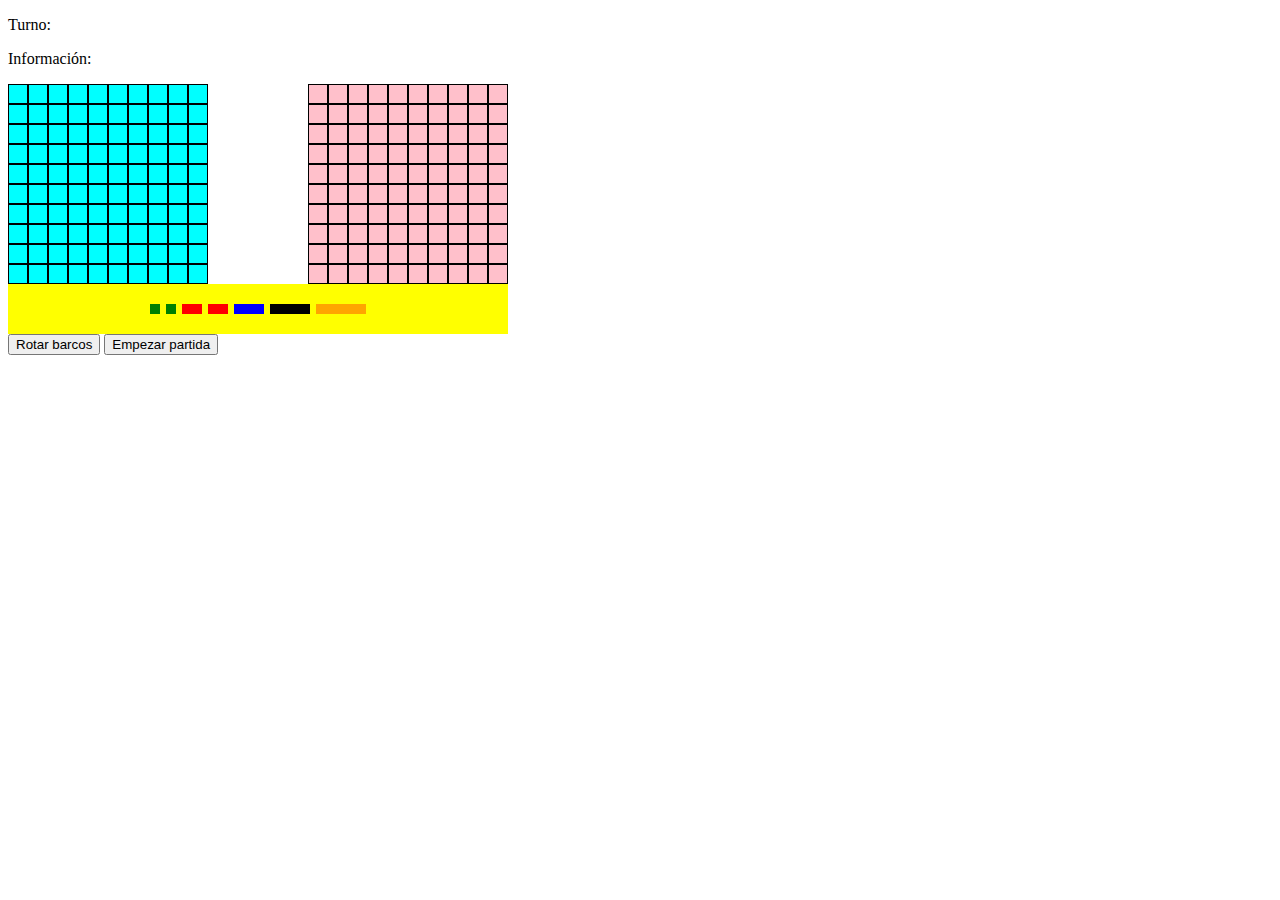
==== index.html @ cff3a997 "Nuevo projecto empezado" ====
<!DOCTYPE html>
<html lang="en">
  <head>
    <meta charset="UTF-8" />
    <meta http-equiv="X-UA-Compatible" content="IE=edge" />
    <meta name="viewport" content="width=device-width, initial-scale=1.0" />
    <title>Hundir la flota</title>
    <link rel="stylesheet" href="styles.css" />
  </head>
  <body>
    <div id="container">
      <div id="game-info">
        <p>Turno: <span id="turn-display"></span></p>
        <p>Información: <span id="info"></span></p>
      </div>
      <div id="contenedor-tableros"></div>

      <div class="contenedor-barcos">
        <div class="submarine-preview submarine" draggable="true"></div>
        <div class="submarine-preview submarine" draggable="true"></div>
        <div class="destroyer-preview destroyer" draggable="true"></div>
        <div class="destroyer-preview destroyer" draggable="true"></div>
        <div class="cruiser-preview cruiser" draggable="true"></div>
        <div class="battleship-preview battleship" draggable="true"></div>
        <div class="carrier-preview carrier" draggable="true"></div>
      </div>

      <button id="rotar-btn">Rotar barcos</button>
      <button id="start-btn">Empezar partida</button>
    </div>

    <script src="app.js"></script>
  </body>
</html>
---- styles.css ----
.celda {
    width:20px;
    height:20px;
    border: 1px solid black;
    box-sizing: border-box;
}

#contenedor-tableros{
    width: 500px;
    display:flex;
    justify-content: space-between;
}

.tablero{
    width: 200px;
    height: 200px;
    display: flex;
    flex-wrap: wrap;
}

.contenedor-barcos {
    width: 500px;
    height: 50px;
    background-color: yellow;
    display: flex;
    align-items: center;
    justify-content: center;
}


.submarine {
    background-color: green;
}

.submarine-preview {
    width: 10px;
    height: 10px;
    margin: 3px;
}

.destroyer{
    background-color: red;
}

.destroyer-preview {
    width: 20px;
    height: 10px;
    margin: 3px;
}

.cruiser {
    background-color: blue;
}
.cruiser-preview {
    width: 30px;
    height: 10px;
    margin: 3px;
}


.battleship {
    background-color: black;
}

.battleship-preview {
    width: 40px;
    height: 10px;
    margin: 3px;
}

.carrier {
    background-color: orange;
}

.carrier-preview {
    width: 50px;
    height: 10px;
    margin: 3px;
}
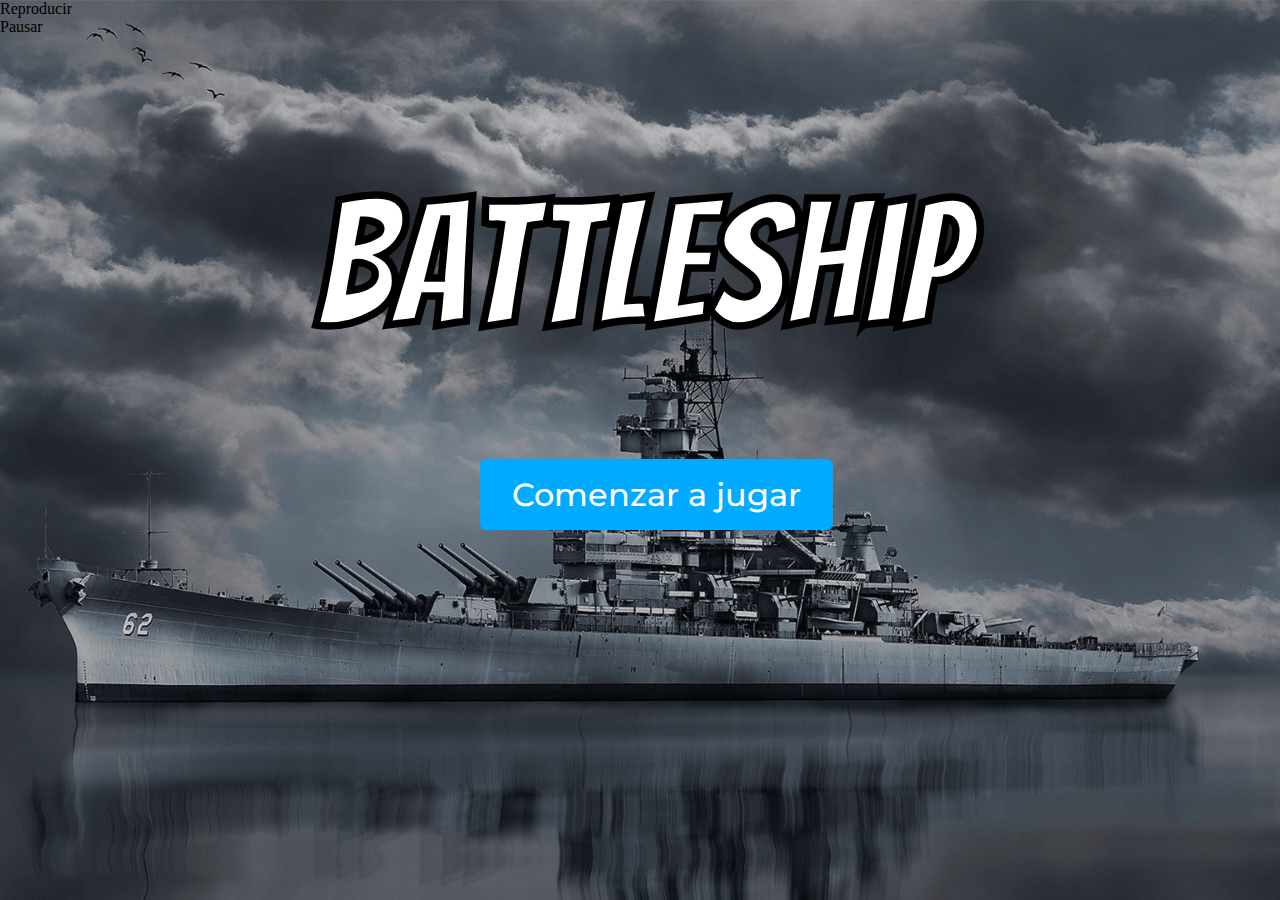
==== commit 9d6f3d70: "pagina inicial hecha" ====
--- a/index.html
+++ b/index.html
@@ -1,34 +1,28 @@
 <!DOCTYPE html>
-<html lang="en">
+<html lang="en" dir="ltr">
   <head>
-    <meta charset="UTF-8" />
-    <meta http-equiv="X-UA-Compatible" content="IE=edge" />
-    <meta name="viewport" content="width=device-width, initial-scale=1.0" />
-    <title>Hundir la flota</title>
+    <meta charset="utf-8" />
+    <title>Battle Ships</title>
     <link rel="stylesheet" href="styles.css" />
+    <link
+      href="https://fonts.googleapis.com/css2?family=Bangers&family=Montserrat&display=swap"
+      rel="stylesheet"
+    />
   </head>
-  <body>
-    <div id="container">
-      <div id="game-info">
-        <p>Turno: <span id="turn-display"></span></p>
-        <p>Información: <span id="info"></span></p>
-      </div>
-      <div id="contenedor-tableros"></div>
-
-      <div class="contenedor-barcos">
-        <div class="submarine-preview submarine" draggable="true"></div>
-        <div class="submarine-preview submarine" draggable="true"></div>
-        <div class="destroyer-preview destroyer" draggable="true"></div>
-        <div class="destroyer-preview destroyer" draggable="true"></div>
-        <div class="cruiser-preview cruiser" draggable="true"></div>
-        <div class="battleship-preview battleship" draggable="true"></div>
-        <div class="carrier-preview carrier" draggable="true"></div>
-      </div>
-
-      <button id="rotar-btn">Rotar barcos</button>
-      <button id="start-btn">Empezar partida</button>
+  <body class="battleship-index">
+    <audio id="theme" src="assets/theme.mp3" controls style="display: none;"></audio>
+    <div onclick="document.getElementById('theme').play()">
+      Reproducir
+    </div>
+    <div onclick="document.getElementById('theme').pause()">
+      Pausar
     </div>
 
-    <script src="app.js"></script>
+    <div class="splash-container">
+      <h1 class="splash-title">battleship</h1>
+      <div>
+        <a href="battleship.html" class="btn splash-btn">Comenzar a jugar</a>
+      </div>
+    </div>
   </body>
 </html>
--- a/styles.css
+++ b/styles.css
@@ -1,79 +1,130 @@
-.celda {
-    width:20px;
-    height:20px;
-    border: 1px solid black;
-    box-sizing: border-box;
+body {
+  margin: 0;
+  overflow-x: hidden;
 }
 
-#contenedor-tableros{
-    width: 500px;
-    display:flex;
-    justify-content: space-between;
+.battleship-index {
+  background-image: linear-gradient(rgba(4, 9, 30, 0.1), rgba(4, 9, 30, 0.1)),
+    url("assets/battleship.png");
+  background-position: center;
+  background-size: cover;
+  background-attachment: fixed;
 }
 
-.tablero{
-    width: 200px;
-    height: 200px;
-    display: flex;
-    flex-wrap: wrap;
+.btn {
+  font-family: "Montserrat", sans-serif;
+}
+
+.splash-container {
+  display: flex;
+  flex-direction: column;
+  justify-content: center;
+  align-items: center;
+  height: 55vh;
+}
+
+.splash-title {
+  font-family: "Bangers";
+  font-size: 11rem;
+  color: white;
+  -webkit-text-stroke: 2px black;
+}
+
+.btn {
+  background-color: #00aaff;
+  padding: 0.5em 1em;
+  text-decoration: none;
+  cursor: pointer;
+  border-radius: 0.2em;
+  color: white;
+}
+
+.btn:hover {
+  background-color: #13558e;
+}
+
+.splash-btn {
+  font-size: 2rem;
+  margin-left: 2rem;
+  font-weight: 500;
+}
+
+/*  */
+
+.celda {
+  width: 20px;
+  height: 20px;
+  border: 1px solid black;
+  box-sizing: border-box;
+}
+
+#contenedor-tableros {
+  width: 500px;
+  display: flex;
+  justify-content: space-between;
+}
+
+.tablero {
+  width: 200px;
+  height: 200px;
+  display: flex;
+  flex-wrap: wrap;
 }
 
 .contenedor-barcos {
-    width: 500px;
-    height: 50px;
-    background-color: yellow;
-    display: flex;
-    align-items: center;
-    justify-content: center;
+  width: 500px;
+  height: 50px;
+  background-color: yellow;
+  display: flex;
+  align-items: center;
+  justify-content: center;
 }
 
-
 .submarine {
-    background-color: green;
+  background-color: green;
 }
 
 .submarine-preview {
-    width: 10px;
-    height: 10px;
-    margin: 3px;
+  width: 10px;
+  height: 10px;
+  margin: 3px;
 }
 
-.destroyer{
-    background-color: red;
+.destroyer {
+  background-color: red;
 }
 
 .destroyer-preview {
-    width: 20px;
-    height: 10px;
-    margin: 3px;
+  width: 20px;
+  height: 10px;
+  margin: 3px;
 }
 
 .cruiser {
-    background-color: blue;
+  background-color: blue;
 }
 .cruiser-preview {
-    width: 30px;
-    height: 10px;
-    margin: 3px;
+  width: 30px;
+  height: 10px;
+  margin: 3px;
 }
 
-
 .battleship {
-    background-color: black;
+  background-color: black;
 }
 
 .battleship-preview {
-    width: 40px;
-    height: 10px;
-    margin: 3px;
+  width: 40px;
+  height: 10px;
+  margin: 3px;
 }
 
 .carrier {
-    background-color: orange;
+  background-color: orange;
 }
 
 .carrier-preview {
-    width: 50px;
-    height: 10px;
-    margin: 3px;
-}+  width: 50px;
+  height: 10px;
+  margin: 3px;
+}
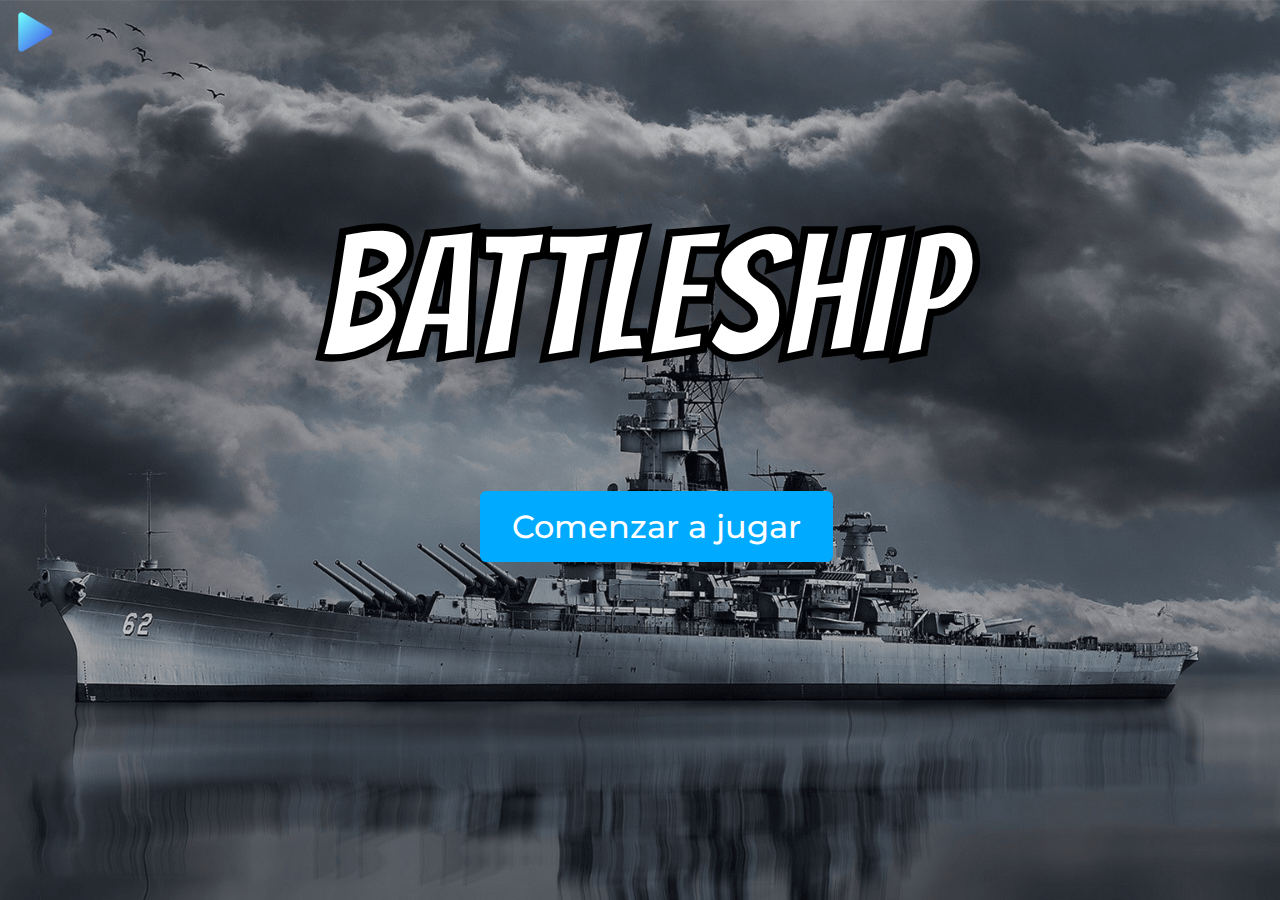
==== commit c1115b3e: "pantalla inicial + API audio hechas" ====
--- a/index.html
+++ b/index.html
@@ -2,27 +2,50 @@
 <html lang="en" dir="ltr">
   <head>
     <meta charset="utf-8" />
-    <title>Battle Ships</title>
+    <title>Battleship Game</title>
     <link rel="stylesheet" href="styles.css" />
-    <link
-      href="https://fonts.googleapis.com/css2?family=Bangers&family=Montserrat&display=swap"
-      rel="stylesheet"
-    />
+    <link href="https://fonts.googleapis.com/css2?family=Bangers&family=Montserrat&display=swap" rel="stylesheet" />
+    <script>
+      window.onload = function () {
+        // Variables de control
+        let estadoAudio = false;
+        let audioButton = document.getElementById("audioButton");
+        let audioImage = document.getElementById("audioImage");
+        let audio = document.getElementById("audio");
+
+        function controladorAudio() {
+          if (estadoAudio) {
+            // Cambiamos la imagen y pausamos el audio
+            audioImage.src = "assets/play.png";
+            audio.pause();
+            estadoAudio = false;
+          } else {
+            // Cambiamos la imagen y reanudamos el audio
+            audioImage.src = "assets/pause.png";
+            audio.play();
+            estadoAudio = true;
+          }
+        }
+        
+        // Al hacer clic sobre el botón, llamamos a la función 'controlarAudio()'
+        audioButton.onclick = function () {
+          controladorAudio();
+        };
+      };
+    </script>
   </head>
   <body class="battleship-index">
-    <audio id="theme" src="assets/theme.mp3" controls style="display: none;"></audio>
-    <div onclick="document.getElementById('theme').play()">
-      Reproducir
-    </div>
-    <div onclick="document.getElementById('theme').pause()">
-      Pausar
-    </div>
 
+    <!-- Audio que se reproducirá en la página y botón para controlarlo -->
+    <audio id="audio" src="assets/theme.mp3" loop="loop" autoplay="autoplay"></audio>
+    <div id="audioButton"><img id="audioImage" src="assets/play.png"></div>
+    
     <div class="splash-container">
-      <h1 class="splash-title">battleship</h1>
+      <h1 class="splash-title">BATTLESHIP</h1>
       <div>
         <a href="battleship.html" class="btn splash-btn">Comenzar a jugar</a>
       </div>
     </div>
+
   </body>
 </html>
--- a/styles.css
+++ b/styles.css
@@ -1,6 +1,10 @@
 body {
   margin: 0;
   overflow-x: hidden;
+}
+
+#audioImage {
+  cursor: pointer;
 }
 
 .battleship-index {
@@ -110,7 +114,7 @@
 }
 
 .battleship {
-  background-color: black;
+  background-color: grey;
 }
 
 .battleship-preview {
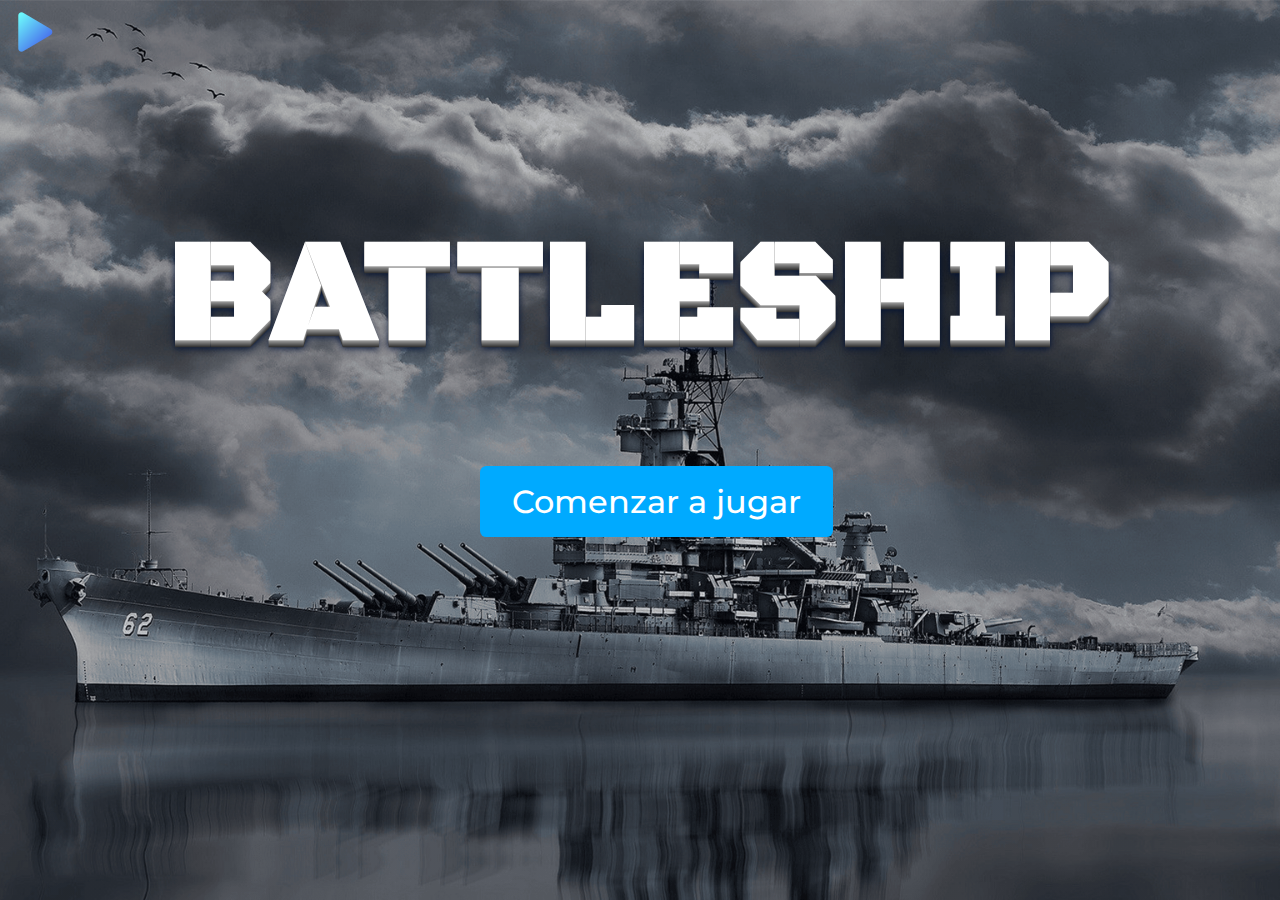
==== commit 9f657f33: "Interfaz gráfica del juego hecha + efectos de sonido añadidos" ====
--- a/index.html
+++ b/index.html
@@ -1,32 +1,39 @@
 <!DOCTYPE html>
-<html lang="en" dir="ltr">
+<html lang="en">
   <head>
-    <meta charset="utf-8" />
-    <title>Battleship Game</title>
+    <meta charset="UTF-8" />
+    <meta http-equiv="X-UA-Compatible" content="IE=edge" />
+    <meta name="viewport" content="width=device-width, initial-scale=1.0" />
+    <title>Bienvenidos a Battleship</title>
     <link rel="stylesheet" href="styles.css" />
-    <link href="https://fonts.googleapis.com/css2?family=Bangers&family=Montserrat&display=swap" rel="stylesheet" />
+    <link
+      href="https://fonts.googleapis.com/css2?family=Bangers&family=Montserrat&display=swap"
+      rel="stylesheet"
+    />
+    <link href="https://fonts.googleapis.com/css?family=Black+Ops+One|Open+Sans" rel="stylesheet"/>
+    <!-- Pequeño JavaScript para controlar la reproducción del audio y botón que controla el sonido -->
     <script>
       window.onload = function () {
-        // Variables de control
         let estadoAudio = false;
         let audioButton = document.getElementById("audioButton");
         let audioImage = document.getElementById("audioImage");
         let audio = document.getElementById("audio");
+        audio.volume = "0.2";
 
         function controladorAudio() {
           if (estadoAudio) {
             // Cambiamos la imagen y pausamos el audio
-            audioImage.src = "assets/play.png";
+            audioImage.src = "assets/images/play.png";
             audio.pause();
             estadoAudio = false;
           } else {
             // Cambiamos la imagen y reanudamos el audio
-            audioImage.src = "assets/pause.png";
+            audioImage.src = "assets/images/pause.png";
             audio.play();
             estadoAudio = true;
           }
         }
-        
+
         // Al hacer clic sobre el botón, llamamos a la función 'controlarAudio()'
         audioButton.onclick = function () {
           controladorAudio();
@@ -36,14 +43,17 @@
   </head>
   <body class="battleship-index">
 
-    <!-- Audio que se reproducirá en la página y botón para controlarlo -->
-    <audio id="audio" src="assets/theme.mp3" loop="loop" autoplay="autoplay"></audio>
-    <div id="audioButton"><img id="audioImage" src="assets/play.png"></div>
-    
-    <div class="splash-container">
-      <h1 class="splash-title">BATTLESHIP</h1>
+    <!-- Botón y audio que se reproduce en la página el cual podremos controlar -->
+    <audio id="audio" src="assets/audio/theme.mp3" loop="loop"></audio>
+    <div id="audioButton">
+      <img id="audioImage" src="assets/images/play.png" />
+    </div>
+
+    <!-- Título y botón de la página principal del juego -->
+    <div class="index-container">
+      <h1 class="index-title">BATTLESHIP</h1>
       <div>
-        <a href="battleship.html" class="btn splash-btn">Comenzar a jugar</a>
+        <a href="battleship.html" class="btn index-btn">Comenzar a jugar</a>
       </div>
     </div>
 
--- a/styles.css
+++ b/styles.css
@@ -1,25 +1,23 @@
 body {
+  font-family: "Montserrat", sans-serif;
   margin: 0;
   overflow-x: hidden;
 }
 
-#audioImage {
-  cursor: pointer;
-}
-
+/************* Estilos para la para la página principal index.html *************/
 .battleship-index {
   background-image: linear-gradient(rgba(4, 9, 30, 0.1), rgba(4, 9, 30, 0.1)),
-    url("assets/battleship.png");
+    url("assets/images/battleship.png");
   background-position: center;
   background-size: cover;
   background-attachment: fixed;
 }
 
-.btn {
-  font-family: "Montserrat", sans-serif;
-}
-
-.splash-container {
+#audioImage {
+  cursor: pointer;
+}
+
+.index-container {
   display: flex;
   flex-direction: column;
   justify-content: center;
@@ -27,11 +25,13 @@
   height: 55vh;
 }
 
-.splash-title {
-  font-family: "Bangers";
-  font-size: 11rem;
-  color: white;
-  -webkit-text-stroke: 2px black;
+.index-title {
+  font-family: "Black Ops One";
+  color: #ffffff;
+  text-shadow: 0px 1px 0px #999, 0px 2px 0px #888, 0px 3px 0px #777,
+    0px 4px 0px #666, 0px 5px 0px #555, 0px 6px 0px #444, 0px 7px 0px #333,
+    0px 8px 7px #001135;
+  font-size: 9em;
 }
 
 .btn {
@@ -47,88 +47,225 @@
   background-color: #13558e;
 }
 
-.splash-btn {
+.index-btn {
   font-size: 2rem;
   margin-left: 2rem;
   font-weight: 500;
 }
 
-/*  */
+/************* Estilos para la para la página de juego battleship.html *************/
+.background-juego {
+  background-image: url("assets/images/battleship-background.png");
+  background-position: center;
+  background-size: cover;
+  background-attachment: fixed;
+}
+
+#game-info {
+  width: 45%;
+  margin: auto;
+  background-color: rgba(0, 17, 53, 0.3);
+  box-sizing: border-box;
+  padding: 3px 10px 3px 10px;
+  margin-bottom: 5px;
+  color: white;
+  border-radius: 10px;
+  border: 1px solid white;
+  margin-bottom: 10px;
+}
+
+.jugadores-info {
+  width: 45%;
+  margin: auto;
+  box-sizing: border-box;
+  padding: 5px;
+  margin-bottom: 5px;
+  display: flex;
+  color: white;
+  font-family: "Black Ops One";
+  color: #ffffff;
+  text-shadow: 0px 1px 0px #999, 0px 2px 0px #888, 0px 3px 0px #777,
+    0px 4px 0px #666, 0px 5px 0px #555, 0px 6px 0px #444, 0px 7px 0px #333,
+    0px 8px 7px #001135;
+  font-size: 2em;
+}
+
+.jugadores-info .span-jugador {
+  width: 50%;
+  text-align: center;
+}
+
+.jugadores-info .span-ordenador {
+  width: 50%;
+  text-align: center;
+}
+
+.span-ordenador {
+  margin-left: 3em;
+}
+
+.titulo {
+  font-family: "Black Ops One";
+  color: #ffffff;
+  text-shadow: 0px 1px 0px #999, 0px 2px 0px #888, 0px 3px 0px #777,
+    0px 4px 0px #666, 0px 5px 0px #555, 0px 6px 0px #444, 0px 7px 0px #333,
+    0px 8px 7px #001135;
+  text-align: center;
+  font-size: 3em;
+  margin-bottom: 1%;
+}
 
 .celda {
-  width: 20px;
-  height: 20px;
-  border: 1px solid black;
+  width: 40px;
+  height: 40px;
+  border: 1px solid hsla(0, 0%, 100%, 0.2);
   box-sizing: border-box;
 }
 
 #contenedor-tableros {
-  width: 500px;
-  display: flex;
+  width: 45%;
+  display: flex;
+  margin: auto;
   justify-content: space-between;
 }
 
 .tablero {
-  width: 200px;
-  height: 200px;
+  width: 400px;
+  height: 400px;
   display: flex;
   flex-wrap: wrap;
+  border: 2px solid white;
+}
+
+#ordenador {
+  cursor: pointer;
+}
+
+.tablero2 {
+  width: 400px;
+  height: 400px;
+  display: flex;
+  flex-wrap: wrap;
+}
+
+.contenedor-contenedor-ships {
+  width: 45%;
+  margin: auto;
+  text-align: center;
+  background-color: rgba(0, 17, 53, 0.3);
+  color: white;
+  border-radius: 10px;
+  border: 1px solid white;
+  font-size: 19px;
+  height: 7.5em;
 }
 
 .contenedor-barcos {
-  width: 500px;
-  height: 50px;
-  background-color: yellow;
   display: flex;
   align-items: center;
   justify-content: center;
+  margin: auto;
+  border-radius: 10px;
+  margin-top: 20px;
+  padding: 10px;
 }
 
 .submarine {
-  background-color: green;
+  background-color: hsl(0, 0%, 80%);
 }
 
 .submarine-preview {
-  width: 10px;
-  height: 10px;
-  margin: 3px;
+  width: 20px;
+  height: 20px;
+  margin: 6px;
 }
 
 .destroyer {
-  background-color: red;
+  background-color: hsl(0, 0%, 80%);
 }
 
 .destroyer-preview {
-  width: 20px;
-  height: 10px;
-  margin: 3px;
+  width: 40px;
+  height: 20px;
+  margin: 6px;
 }
 
 .cruiser {
-  background-color: blue;
+  background-color: hsl(0, 0%, 80%);
 }
 .cruiser-preview {
-  width: 30px;
-  height: 10px;
-  margin: 3px;
+  width: 60px;
+  height: 20px;
+  margin: 6px;
 }
 
 .battleship {
-  background-color: grey;
+  background-color: hsl(0, 0%, 80%);
 }
 
 .battleship-preview {
-  width: 40px;
-  height: 10px;
-  margin: 3px;
+  width: 80px;
+  height: 20px;
+  margin: 6px;
 }
 
 .carrier {
-  background-color: orange;
+  background-color: hsl(0, 0%, 80%);
 }
 
 .carrier-preview {
-  width: 50px;
-  height: 10px;
-  margin: 3px;
-}
+  width: 100px;
+  height: 20px;
+  margin: 6px;
+}
+
+.hover {
+  background-color: #64cbff;
+  transition: 0.1s all;
+}
+
+.boom {
+  background-image: url("assets/images/barco_impactado.png");
+  background-size: 60%;
+  background-repeat: no-repeat;
+  background-position: center;
+  pointer-events: none;
+}
+
+.empty {
+  background-image: url("assets/images/barco_fallado.png");
+  background-size: 60%;
+  background-repeat: no-repeat;
+  background-position: center;
+  pointer-events: none;
+}
+
+.botones-container {
+  display: flex;
+  justify-content: center;
+  align-items: center;
+  height: 10vh;
+}
+
+#rotar-btn,
+#start-btn,
+.reiniciar-btn {
+  padding: 10px;
+  width: 10em;
+  text-align: center;
+  border-radius: 5px;
+  color: white;
+  background-color: #00aaff;
+  cursor: pointer;
+  margin-left: 1em;
+}
+
+#rotar-btn:hover,
+#start-btn:hover,
+.reiniciar-btn:hover {
+  background-color: #13558e;
+}
+
+.oculto {
+  display: none;
+}
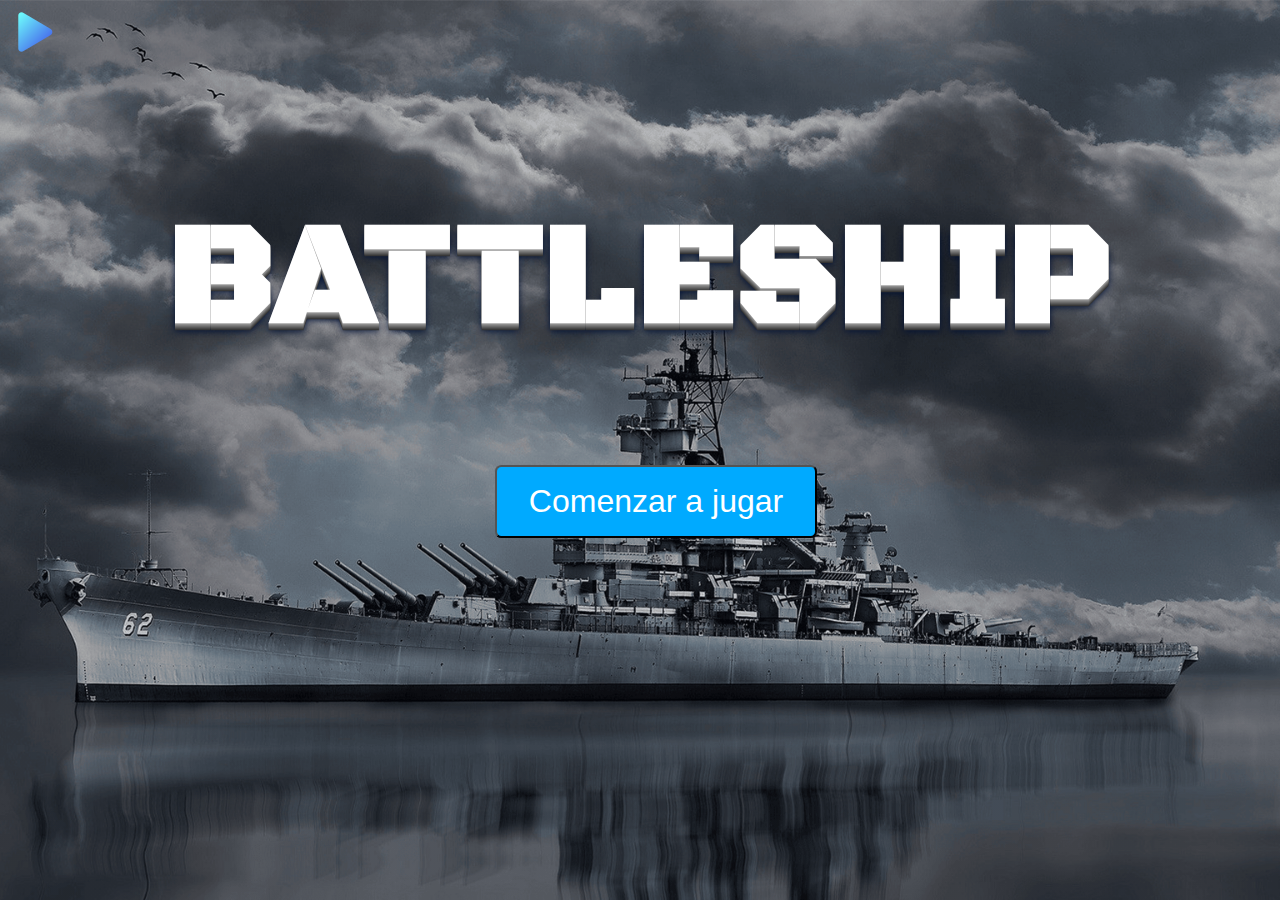
==== commit 266d6f01: "separando archivos en varios modulos" ====
--- a/index.html
+++ b/index.html
@@ -6,40 +6,8 @@
     <meta name="viewport" content="width=device-width, initial-scale=1.0" />
     <title>Bienvenidos a Battleship</title>
     <link rel="stylesheet" href="styles.css" />
-    <link
-      href="https://fonts.googleapis.com/css2?family=Bangers&family=Montserrat&display=swap"
-      rel="stylesheet"
-    />
-    <link href="https://fonts.googleapis.com/css?family=Black+Ops+One|Open+Sans" rel="stylesheet"/>
-    <!-- Pequeño JavaScript para controlar la reproducción del audio y botón que controla el sonido -->
-    <script>
-      window.onload = function () {
-        let estadoAudio = false;
-        let audioButton = document.getElementById("audioButton");
-        let audioImage = document.getElementById("audioImage");
-        let audio = document.getElementById("audio");
-        audio.volume = "0.2";
-
-        function controladorAudio() {
-          if (estadoAudio) {
-            // Cambiamos la imagen y pausamos el audio
-            audioImage.src = "assets/images/play.png";
-            audio.pause();
-            estadoAudio = false;
-          } else {
-            // Cambiamos la imagen y reanudamos el audio
-            audioImage.src = "assets/images/pause.png";
-            audio.play();
-            estadoAudio = true;
-          }
-        }
-
-        // Al hacer clic sobre el botón, llamamos a la función 'controlarAudio()'
-        audioButton.onclick = function () {
-          controladorAudio();
-        };
-      };
-    </script>
+    <link href="https://fonts.googleapis.com/css2?family=Bangers&family=Montserrat&display=swap" rel="stylesheet" />
+    <link href="https://fonts.googleapis.com/css?family=Black+Ops+One|Open+Sans" rel="stylesheet" />
   </head>
   <body class="battleship-index">
 
@@ -53,9 +21,12 @@
     <div class="index-container">
       <h1 class="index-title">BATTLESHIP</h1>
       <div>
-        <a href="battleship.html" class="btn index-btn">Comenzar a jugar</a>
+        <button id="change-page" class="btn index-btn">Comenzar a jugar</button>
       </div>
     </div>
 
+    <!-- Pequeño JavaScript para controlar la reproducción del audio y botón que controla el sonido -->
+    <script type="module" src="/modules/principalIndex.js"></script>
+
   </body>
 </html>
--- a/styles.css
+++ b/styles.css
@@ -95,13 +95,17 @@
   text-align: center;
 }
 
+#change-page {
+  
+}
+
 .jugadores-info .span-ordenador {
   width: 50%;
   text-align: center;
 }
 
 .span-ordenador {
-  margin-left: 3em;
+  margin-left: 5em;
 }
 
 .titulo {
@@ -220,7 +224,7 @@
 }
 
 .hover {
-  background-color: #64cbff;
+  background-color: #065c87;
   transition: 0.1s all;
 }
 
@@ -249,7 +253,8 @@
 
 #rotar-btn,
 #start-btn,
-.reiniciar-btn {
+.reiniciar-btn,
+.inicio-btn {
   padding: 10px;
   width: 10em;
   text-align: center;
@@ -262,10 +267,12 @@
 
 #rotar-btn:hover,
 #start-btn:hover,
-.reiniciar-btn:hover {
+.reiniciar-btn:hover,
+.inicio-btn:hover {
   background-color: #13558e;
 }
 
-.oculto {
-  display: none;
-}
+.inicio-btn {
+  text-decoration: none;
+  color: white;
+}
